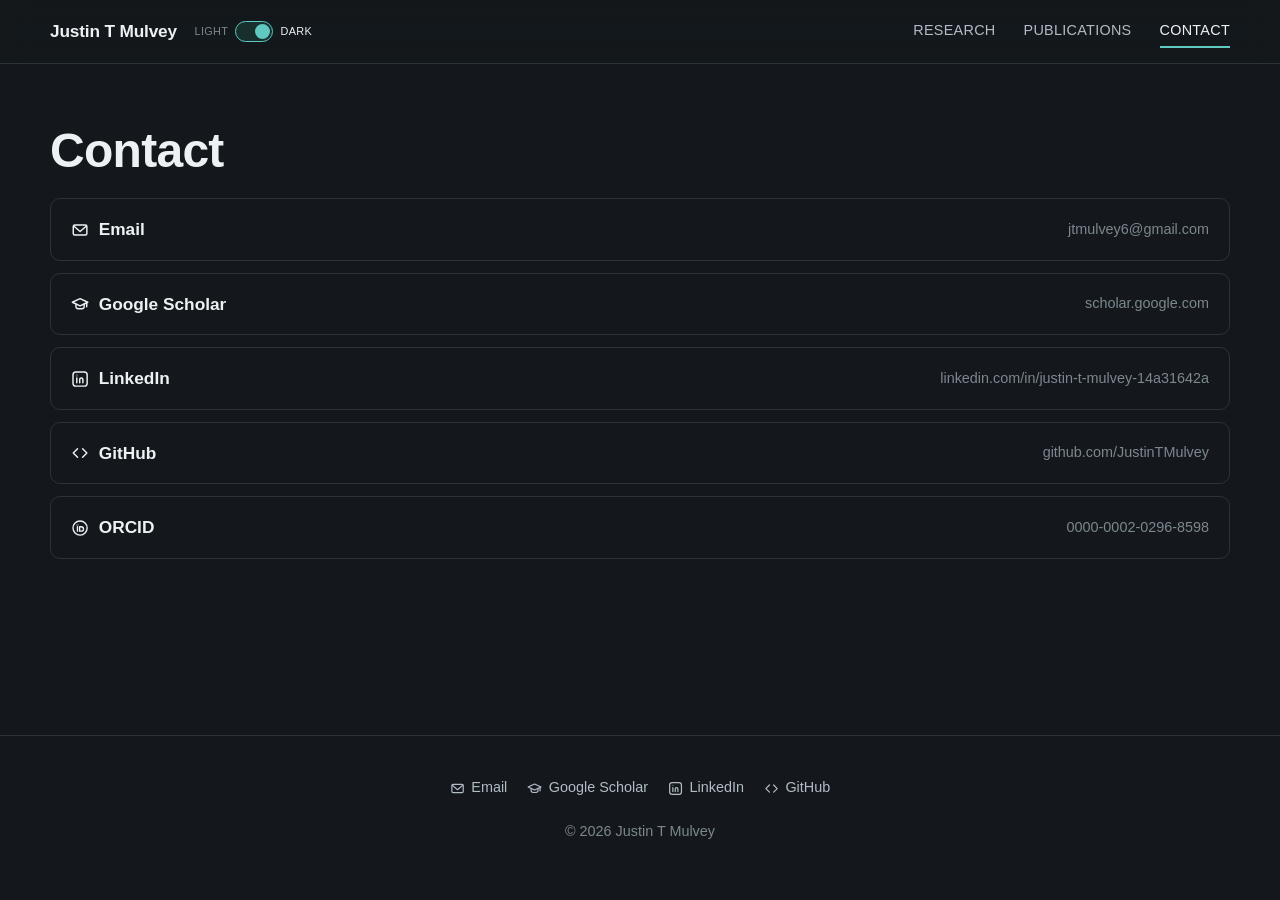
==== contact.html @ dd1f4dfb "Add website files" ====
<!DOCTYPE html>
<html lang="en">
<head>
<meta charset="utf-8">
<meta name="viewport" content="width=device-width, initial-scale=1">
<script>
(function () {
  try {
    var stored = localStorage.getItem('theme');
    var theme = stored || 'dark';
    document.documentElement.setAttribute('data-theme', theme);
  } catch (e) {}
})();
</script>
<title>Contact — Justin T Mulvey</title>
<meta name="description" content="Get in touch with Justin T Mulvey.">
<link rel="icon" href="assets/img/site/favicon.svg" type="image/svg+xml">
<link rel="stylesheet" href="assets/css/base.css">
<link rel="stylesheet" href="assets/css/layout.css">
<link rel="stylesheet" href="assets/css/cards.css">
<link rel="stylesheet" href="assets/css/mobile.css">
<link rel="canonical" href="https://justintmulvey.github.io/contact.html">
<meta property="og:type" content="website">
<meta property="og:site_name" content="Justin T Mulvey">
<meta property="og:url" content="https://justintmulvey.github.io/contact.html">
<meta property="og:title" content="Contact — Justin T Mulvey">
<meta property="og:description" content="Get in touch with Justin T Mulvey.">
<meta property="og:image" content="https://justintmulvey.github.io/assets/img/site/og-image.png">
<meta property="og:image:width" content="1200">
<meta property="og:image:height" content="630">
<meta property="og:image:alt" content="Justin T Mulvey — connecting structure, properties and performance through microscopy, computer vision, and data science.">
<meta name="twitter:card" content="summary_large_image">
<meta name="twitter:title" content="Contact — Justin T Mulvey">
<meta name="twitter:description" content="Get in touch with Justin T Mulvey.">
<meta name="twitter:image" content="https://justintmulvey.github.io/assets/img/site/og-image.png">
</head>
<body>

<a class="skip-link" href="#main">Skip to content</a>

<header class="site-header">
  <div class="wrap site-header__inner">
    <div class="site-header__brand">
      <a class="site-header__name" href="index.html">Justin T Mulvey</a>
      <div class="theme-switch">
        <span class="theme-switch__label theme-switch__label--light">Light</span>
        <button id="theme-toggle" class="theme-toggle" type="button" aria-label="Toggle dark mode" aria-pressed="true">
          <span class="theme-toggle__thumb"></span>
        </button>
        <span class="theme-switch__label theme-switch__label--dark">Dark</span>
      </div>
    </div>
    <nav class="site-nav" aria-label="Main">
      <a href="index.html">Research</a>
      <a href="publications.html">Publications</a>
      <a href="contact.html" aria-current="page">Contact</a>
    </nav>
  </div>
</header>

<main id="main" class="wrap page">
  <h1 class="page__title">Contact</h1>
  <ul id="contact-links" class="contact-links"></ul>
</main>

<footer class="site-footer">
  <div class="wrap">
    <p>&copy; <span id="year"></span> Justin T Mulvey</p>
    <nav class="site-footer__links" id="footer-links" aria-label="Elsewhere"></nav>
  </div>
</footer>

<script src="assets/js/main.js"></script>
<script src="assets/js/theme.js"></script>
</body>
</html>
---- assets/css/base.css ----
/* ------------------------------------------------------------------
   base.css — design tokens, reset, typography
   Change the palette and type scale here; nothing else hardcodes them.
   ------------------------------------------------------------------ */

:root {
  /* palette */
  --ink:        #14181c;   /* body text */
  --ink-soft:   #55606b;   /* secondary text, captions */
  --ink-faint:  #8b96a1;   /* metadata, counters */
  --paper:      #ffffff;   /* page background */
  --paper-alt:  #f5f6f8;   /* card background */
  --line:       #e2e6ea;   /* hairlines, borders */
  --accent:     #1f6f6b;   /* links, active states */
  --accent-dim: #e6f0ef;   /* accent background wash */
  --header-bg:  rgba(255, 255, 255, 0.88);
  --card-border: rgba(0, 0, 0, 0.85);

  /* type */
  --font-sans: "Inter", -apple-system, BlinkMacSystemFont, "Segoe UI",
               Roboto, Helvetica, Arial, sans-serif;
  --font-serif: "Source Serif 4", Georgia, "Times New Roman", serif;

  --step--1: clamp(0.83rem, 0.8rem + 0.15vw, 0.9rem);
  --step-0:  clamp(1rem, 0.96rem + 0.2vw, 1.08rem);
  --step-1:  clamp(1.2rem, 1.1rem + 0.5vw, 1.4rem);
  --step-2:  clamp(1.5rem, 1.3rem + 1vw, 2rem);
  --step-3:  clamp(2rem, 1.6rem + 2vw, 3rem);

  /* space + shape */
  --gap:      1.5rem;
  --radius:   18px;
  --radius-sm: 10px;
  --wrap:     1180px;
  --header-h: 64px;

  --shadow: 0 1px 2px rgba(20, 24, 28, 0.04),
            0 8px 24px rgba(20, 24, 28, 0.06);
}

/* --- dark theme ----------------------------------------------------
   Toggled by assets/js/theme.js, which sets data-theme on <html> and
   mirrors the choice to localStorage. See theme-init snippet in <head>
   for the flash-free load. */
html[data-theme="dark"] {
  --ink:        #eef1f4;
  --ink-soft:   #b2bcc5;
  --ink-faint:  #7c8790;
  --paper:      #14181c;
  --paper-alt:  #1b2126;
  --line:       #2b333a;
  --accent:     #5fc9c2;
  --accent-dim: #17302e;
  --header-bg:  rgba(20, 24, 28, 0.88);
  --card-border: rgba(255, 255, 255, 0.65);

  --shadow: 0 1px 2px rgba(0, 0, 0, 0.3),
            0 8px 24px rgba(0, 0, 0, 0.4);
}

*, *::before, *::after { box-sizing: border-box; }

html {
  scroll-behavior: smooth;
  scroll-padding-top: calc(var(--header-h) + 1rem);
  -webkit-text-size-adjust: 100%;
}

body {
  margin: 0;
  min-height: 100vh;
  display: flex;
  flex-direction: column;
  background: var(--paper);
  color: var(--ink);
  font-family: var(--font-sans);
  font-size: var(--step-0);
  line-height: 1.65;
  -webkit-font-smoothing: antialiased;
  transition: background 0.2s ease, color 0.2s ease;
}

/* pages with little content still push the footer to the bottom of the
   viewport instead of leaving it stranded halfway down */
main { flex: 1 1 auto; }

.icon {
  width: 1.05em;
  height: 1.05em;
  flex: 0 0 auto;
}

h1, h2, h3 {
  line-height: 1.2;
  margin: 0 0 0.5em;
  font-weight: 600;
  letter-spacing: -0.015em;
}

h1 { font-size: var(--step-3); }
h2 { font-size: var(--step-2); }
h3 { font-size: var(--step-1); }

p { margin: 0 0 1em; }
p:last-child { margin-bottom: 0; }

a {
  color: var(--accent);
  text-decoration-thickness: 1px;
  text-underline-offset: 2px;
}
a:hover { text-decoration-thickness: 2px; }

img, video { max-width: 100%; height: auto; display: block; }

code {
  font-family: ui-monospace, SFMono-Regular, Menlo, monospace;
  font-size: 0.9em;
  background: var(--paper-alt);
  padding: 0.1em 0.35em;
  border-radius: 4px;
}

button {
  font: inherit;
  color: inherit;
  cursor: pointer;
}

:focus-visible {
  outline: 2px solid var(--accent);
  outline-offset: 3px;
  border-radius: 3px;
}

.skip-link {
  position: absolute;
  left: -9999px;
  top: 0;
  background: var(--accent);
  color: #fff;
  padding: 0.6rem 1rem;
  z-index: 100;
  border-radius: 0 0 var(--radius-sm) 0;
}
.skip-link:focus { left: 0; }

.visually-hidden {
  position: absolute;
  width: 1px; height: 1px;
  padding: 0; margin: -1px;
  overflow: hidden;
  clip: rect(0 0 0 0);
  white-space: nowrap;
}

@media (prefers-reduced-motion: reduce) {
  html { scroll-behavior: auto; }
  *, *::before, *::after {
    animation-duration: 0.01ms !important;
    transition-duration: 0.01ms !important;
  }
}
---- assets/css/layout.css ----
/* ------------------------------------------------------------------
   layout.css — header, footer, page wrappers, publications, contact
   ------------------------------------------------------------------ */

.wrap {
  width: min(100% - 2.5rem, var(--wrap));
  margin-inline: auto;
}

/* --- header ------------------------------------------------------- */

.site-header {
  position: sticky;
  top: 0;
  z-index: 20;
  height: var(--header-h);
  background: var(--header-bg);
  backdrop-filter: saturate(180%) blur(12px);
  border-bottom: 1px solid var(--line);
  transition: background 0.2s ease, border-color 0.2s ease;
}

.site-header__inner {
  height: 100%;
  display: flex;
  align-items: center;
  justify-content: space-between;
  gap: var(--gap);
}

.site-header__brand {
  display: flex;
  align-items: center;
  gap: 1.1rem;
}

.site-header__name {
  font-weight: 600;
  font-size: var(--step-0);
  letter-spacing: -0.01em;
  color: var(--ink);
  text-decoration: none;
}

/* --- dark mode switch ------------------------------------------- */

.theme-switch {
  display: flex;
  align-items: center;
  gap: 0.45rem;
}

.theme-switch__label {
  font-size: 0.68rem;
  letter-spacing: 0.03em;
  text-transform: uppercase;
  color: var(--ink-faint);
  transition: color 0.2s ease;
}

/* the switch defaults to dark, so "Dark" starts emphasized; :has() flips
   emphasis to whichever side is active without any extra JS */
.theme-switch__label--dark { color: var(--ink); }

.theme-switch:has(.theme-toggle[aria-pressed="false"]) .theme-switch__label--light { color: var(--ink); }
.theme-switch:has(.theme-toggle[aria-pressed="false"]) .theme-switch__label--dark { color: var(--ink-faint); }

.theme-toggle {
  --track-w: 38px;
  --track-h: 21px;
  flex: 0 0 auto;
  width: var(--track-w);
  height: var(--track-h);
  padding: 2px;
  display: inline-flex;
  align-items: center;
  background: var(--paper-alt);
  border: 1px solid var(--line);
  border-radius: 999px;
  transition: background 0.2s ease, border-color 0.2s ease;
}

.theme-toggle__thumb {
  width: calc(var(--track-h) - 6px);
  height: calc(var(--track-h) - 6px);
  border-radius: 50%;
  background: var(--ink-faint);
  transform: translateX(0);
  transition: transform 0.2s ease, background 0.2s ease;
}

.theme-toggle[aria-pressed="true"] {
  background: var(--accent-dim);
  border-color: var(--accent);
}

.theme-toggle[aria-pressed="true"] .theme-toggle__thumb {
  background: var(--accent);
  transform: translateX(calc(var(--track-w) - var(--track-h)));
}

.site-nav {
  display: flex;
  gap: 1.75rem;
}

.site-nav a {
  color: var(--ink-soft);
  text-decoration: none;
  font-size: var(--step--1);
  letter-spacing: 0.02em;
  text-transform: uppercase;
  padding: 0.25rem 0;
  border-bottom: 2px solid transparent;
}

.site-nav a:hover { color: var(--ink); }

.site-nav a[aria-current="page"] {
  color: var(--ink);
  border-bottom-color: var(--accent);
}

/* --- hero --------------------------------------------------------- */

.hero {
  padding: clamp(2.4rem, 6.4vw, 4.8rem) 0 clamp(2rem, 5vw, 3.5rem);
}

.hero__title {
  margin-bottom: 0.3em;
}

.hero__tagline {
  font-family: var(--font-serif);
  font-size: var(--step-1);
  color: var(--ink-soft);
  max-width: 34ch;
  line-height: 1.45;
}

.hero--photo .wrap {
  display: flex;
  flex-direction: column;
  align-items: center;
  text-align: center;
}

.hero__photo {
  width: clamp(140px, 20vw, 200px);
  height: clamp(140px, 20vw, 200px);
  border-radius: 50%;
  object-fit: cover;
  box-shadow: var(--shadow);
  border: 1px solid var(--line);
  margin-bottom: 1.5rem;
}

.hero--photo .hero__tagline {
  max-width: 46ch;
}

/* --- generic inner page ------------------------------------------- */

.page {
  padding: clamp(2rem, 4.8vw, 3.6rem) 0 5rem;
}

.page__title { margin-bottom: 0.4em; }

.page__lead {
  color: var(--ink-soft);
  max-width: 62ch;
  margin-bottom: 2.5rem;
}

/* --- publications: card grid ---------------------------------------- */

.pub-grid {
  display: grid;
  grid-template-columns: repeat(auto-fill, minmax(280px, 1fr));
  gap: var(--gap);
}

.pub-card {
  display: block;
  height: 440px;
  background: var(--paper-alt);
  border: 1px solid var(--card-border);
  border-radius: var(--radius);
  box-shadow: var(--shadow);
  overflow: hidden;
  transition: transform 0.15s ease, box-shadow 0.15s ease, border-color 0.2s ease;
}

.pub-card:has(.pub-card__link:hover) {
  transform: translateY(-2px);
  box-shadow: 0 4px 10px rgba(20, 24, 28, 0.07), 0 14px 28px rgba(20, 24, 28, 0.08);
}

.pub-card__link {
  display: grid;
  grid-template-rows: 2fr 3fr;
  height: 100%;
  color: inherit;
  text-decoration: none;
}

.pub-card__thumb {
  background: #fff;
  display: grid;
  overflow: hidden;
  border-bottom: 1px solid var(--card-border);
  transition: border-color 0.2s ease;
}

.pub-card--placeholder .pub-card__thumb {
  background: var(--paper-alt);
}

.pub-card__thumb img {
  grid-area: 1 / 1;
  width: 100%;
  height: 100%;
  object-fit: contain;
  background: inherit;
}

.pub-card--placeholder .pub-card__thumb img {
  object-fit: none;
  width: auto;
  height: auto;
  margin: auto;
  opacity: 0.85;
}

.pub-card__body {
  display: flex;
  flex-direction: column;
  min-height: 0;
  overflow: hidden;
  padding: 1.1rem 1.25rem 1.3rem;
}

.pub-card__tags {
  display: flex;
  flex-wrap: wrap;
  gap: 0.4rem;
  margin-bottom: 0.5rem;
}

.pub-card__tag {
  display: inline-block;
  font-size: 0.7rem;
  letter-spacing: 0.06em;
  text-transform: uppercase;
  background: var(--accent-dim);
  color: var(--accent);
  border-radius: 999px;
  padding: 0.15rem 0.6rem;
}

.pub-card__title {
  font-size: var(--step-0);
  font-weight: 600;
  line-height: 1.35;
  margin: 0 0 0.35em;
  color: var(--ink);
  display: -webkit-box;
  -webkit-box-orient: vertical;
  -webkit-line-clamp: 4;
  overflow: hidden;
}

.pub-card__link:hover .pub-card__title { color: var(--accent); }

.pub-card__authors {
  font-size: var(--step--1);
  line-height: 1.4;
  color: var(--ink-faint);
  margin: 0 0 0.5em;
  display: -webkit-box;
  -webkit-box-orient: vertical;
  -webkit-line-clamp: 5;
  overflow: hidden;
  text-align: justify;
  text-justify: inter-word;
}

.pub-card__authors strong {
  color: var(--ink-soft);
  font-weight: 700;
}

.pub-card__meta {
  font-size: var(--step--1);
  color: var(--ink-faint);
  margin: auto 0 0;
}

.pub-more {
  display: block;
  margin: 1.75rem auto 0;
  padding: 0.7rem 1.6rem;
  background: transparent;
  color: var(--ink-soft);
  border: 1px solid var(--line);
  border-radius: 999px;
  font-size: var(--step--1);
  letter-spacing: 0.04em;
  text-transform: uppercase;
  transition: border-color 0.15s, color 0.15s, background 0.15s;
}

.pub-more:hover {
  color: var(--accent);
  border-color: var(--accent);
  background: var(--accent-dim);
}

/* --- CV-style dense publication list -------------------------------- */

.cv-pubs {
  margin-top: 3.5rem;
  padding-top: 2.5rem;
  border-top: 1px solid var(--line);
}

.cv-pubs__title {
  font-size: var(--step-2);
  margin-bottom: 0.6em;
}

.cv-pubs__subhead {
  font-size: var(--step--1);
  text-transform: uppercase;
  letter-spacing: 0.08em;
  color: var(--ink-soft);
  margin: 1.75rem 0 0.5rem;
}

.cv-pubs__list {
  margin: 0;
  padding-left: 1.6rem;
  font-size: var(--step-0);
  line-height: 1.45;
  color: var(--ink-soft);
  text-align: justify;
  text-justify: inter-word;
}

.cv-pubs__list li {
  margin-bottom: 0.55rem;
  padding-left: 0.15rem;
}

.cv-pubs__list li::marker {
  color: var(--ink-faint);
  font-variant-numeric: tabular-nums;
}

.cv-pubs__list strong {
  color: var(--ink);
  font-weight: 700;
}

.cv-pubs__list em {
  font-style: italic;
  color: var(--ink-faint);
}

.cv-pubs__list em.cv-pubs__journal {
  color: var(--ink);
}

.cv-pubs__list a {
  color: var(--accent);
  word-break: break-all;
}

.cv-pubs__list--bullet {
  list-style: disc;
}

/* --- contact ------------------------------------------------------- */

.contact-links {
  list-style: none;
  padding: 0;
  margin: 0;
  display: grid;
  gap: 0.75rem;
}

/* grid items default to min-width: auto, which lets the nowrap URL inside
   push the row wider than the page. */
.contact-links li { min-width: 0; }

.contact-links a {
  display: flex;
  align-items: center;
  justify-content: space-between;
  gap: 1rem;
  padding: 1rem 1.25rem;
  border: 1px solid var(--line);
  border-radius: var(--radius-sm);
  text-decoration: none;
  color: var(--ink);
  transition: border-color 0.15s, background 0.15s;
}

.contact-links a:hover {
  border-color: var(--accent);
  background: var(--accent-dim);
}

.contact-links .label {
  font-weight: 600;
  flex: 0 0 auto;
  white-space: nowrap;
  display: inline-flex;
  align-items: center;
  gap: 0.6rem;
}

.contact-links .value {
  color: var(--ink-faint);
  font-size: var(--step--1);
  flex: 1 1 auto;
  min-width: 0;
  text-align: right;
  white-space: nowrap;
  overflow: hidden;
  text-overflow: ellipsis;
}

/* --- footer -------------------------------------------------------- */

.site-footer {
  border-top: 1px solid var(--line);
  padding: 2.5rem 0 3.5rem;
  margin-top: 4rem;
  font-size: var(--step--1);
  color: var(--ink-faint);
}

/* links row on top, copyright centered beneath it. The copyright comes
   first in the markup (it reads better that way for screen readers and
   with CSS off), so order flips the two visually. */
.site-footer .wrap {
  display: flex;
  flex-direction: column;
  align-items: center;
  gap: 1.25rem;
  text-align: center;
}

.site-footer .wrap > p {
  order: 2;
  margin: 0;
}

.site-footer__links {
  order: 1;
  display: flex;
  gap: 1.25rem;
  flex-wrap: wrap;
  justify-content: center;
}

.site-footer__links a {
  display: inline-flex;
  align-items: center;
  gap: 0.4rem;
  color: var(--ink-soft);
  text-decoration: none;
}
.site-footer__links a:hover { color: var(--accent); }
---- assets/css/cards.css ----
/* ------------------------------------------------------------------
   cards.css — research card + gallery, desktop layout
   Mobile overrides live in mobile.css.
   ------------------------------------------------------------------ */

.cards {
  display: grid;
  gap: clamp(2rem, 4vw, 3.5rem);
  padding-bottom: 4rem;
}

.cards__loading {
  color: var(--ink-faint);
  padding: 3rem 0;
}

.card {
  background: var(--paper-alt);
  border: 1px solid var(--line);
  border-radius: var(--radius);
  box-shadow: var(--shadow);
  overflow: hidden;
  display: grid;
  grid-template-columns: minmax(0, 5fr) minmax(0, 7fr);
  align-items: stretch;
}

/* ---- left column: text ------------------------------------------- */

.card__text {
  padding: clamp(1.75rem, 3vw, 2.75rem);
  display: flex;
  flex-direction: column;
  gap: 1rem;
}

.card__title {
  font-size: calc(var(--step-2) * 1.05);
  margin: 0;
  padding-bottom: 1rem;
  border-bottom: 1px solid var(--line);
}

/* the part that swaps as you click through slides — sits directly under
   the title's rule now that the card description is gone. Flex column so
   .card__slide-credits can be pinned to the bottom via margin-top: auto,
   regardless of how long the description above it runs. */
.card__slide-text {
  min-height: 7.5rem;
  flex: 1 1 auto;
  display: flex;
  flex-direction: column;
  transition: opacity 0.22s ease;
}

.card__slide-text.is-swapping { opacity: 0; }

.card__slide-title {
  /* smaller than a section heading — slide titles can run as long as a full
     paper title, so keep this compact rather than growing the card. */
  font-size: calc(var(--step-0) * 1.05);
  line-height: 1.35;
  font-weight: 600;
  margin: 0 0 0.35rem;
}

.card__slide-journal {
  font-size: 0.819rem;
  font-style: italic;
  color: var(--accent);
  margin: 0 0 0.5rem;
  display: block;
  text-decoration: none;
}

.card__slide-journal:hover { text-decoration: underline; }

.card__slide-desc {
  color: var(--ink-soft);
  font-size: 0.8925rem;
  line-height: 1.55;
}

/* extra front-matter fields (e.g. data / analysis credits) — always sits
   at the bottom of the card, flush against the media pane's bottom edge,
   no matter how short the description above it is. */
.card__slide-credits {
  margin-top: auto;
  padding-top: 0.6rem;
  border-top: 1px solid var(--line);
  display: flex;
  flex-direction: column;
  gap: 0.2rem;
}

.card__slide-credit {
  display: flex;
  gap: 0.35rem;
  font-size: 0.819rem;
  line-height: 1.4;
}

.card__slide-credit dt {
  margin: 0;
  font-weight: 600;
  color: var(--ink-soft);
}

.card__slide-credit dd {
  margin: 0;
  color: var(--ink-faint);
}

/* ---- right column: media ------------------------------------------ */

.card__media {
  position: relative;
  background: #000;
  display: grid;
  aspect-ratio: 4 / 3;
  min-height: 360px;
  max-height: 620px;
  /* inset on all sides so the media pane reads as its own rounded tile —
     left edge rounded to match the right, not just clipped by the card. */
  margin: 1.25rem;
  border-radius: var(--radius);
  overflow: hidden;
}

.card__slides {
  position: relative;
  grid-area: 1 / 1;
  overflow: hidden;
}

.card__slide {
  position: absolute;
  inset: 0;
  opacity: 0;
  visibility: hidden;
  transition: opacity 0.3s ease;
}

.card__slide.is-active {
  opacity: 1;
  visibility: visible;
}

.card__slide img,
.card__slide video {
  width: 100%;
  height: 100%;
  /* contain, not cover: never stretch or crop the source. Any leftover
     space letterboxes/pillarboxes against the black .card__media backdrop. */
  object-fit: contain;
  background: #000;
}

/* ---- click-through affordance -------------------------------------- */

/* prev/next: fixed to the media pane's edges, vertically centered */
.card__arrow {
  position: absolute;
  top: 50%;
  transform: translateY(-50%);
  z-index: 4;
  width: 40px;
  height: 40px;
  border-radius: 50%;
  border: 1px solid rgba(255, 255, 255, 0.35);
  background: rgba(0, 0, 0, 0.4);
  color: #fff;
  backdrop-filter: blur(6px);
  display: grid;
  place-items: center;
  transition: background 0.15s, transform 0.15s;
}

.card__arrow--prev { left: 0.85rem; }
.card__arrow--next { right: 0.85rem; }

.card__arrow:hover:not(:disabled) {
  background: rgba(0, 0, 0, 0.6);
  transform: translateY(-50%) scale(1.08);
}

.card__arrow:disabled { opacity: 0.3; cursor: default; }

/* dots: centered at the bottom, no full-width gradient behind them */
.card__controls {
  grid-area: 1 / 1;
  align-self: end;
  z-index: 3;
  display: flex;
  justify-content: center;
  padding: 1rem;
  pointer-events: none;
}

.card__controls > * { pointer-events: auto; }

.card__dots {
  display: flex;
  gap: 0.5rem;
  background: rgba(0, 0, 0, 0.4);
  padding: 0.45rem 0.6rem;
  border-radius: 999px;
  backdrop-filter: blur(6px);
}

.card__dot {
  width: 9px;
  height: 9px;
  padding: 0;
  border: 0;
  border-radius: 50%;
  background: rgba(255, 255, 255, 0.4);
  transition: background 0.15s, transform 0.15s;
}

.card__dot:hover { background: rgba(255, 255, 255, 0.7); }

.card__dot.is-active {
  background: #fff;
  transform: scale(1.35);
}

/* a nudge on the first card so the interaction is unmistakable */
.card__hint {
  position: absolute;
  top: 1rem;
  right: 1rem;
  z-index: 3;
  font-size: var(--step--1);
  color: #fff;
  background: rgba(0, 0, 0, 0.6);
  border-radius: 999px;
  padding: 0.3rem 0.85rem;
  backdrop-filter: blur(6px);
  animation: hint-pulse 2.4s ease-in-out 3;
  transition: opacity 0.4s;
}

.card__hint.is-hidden { opacity: 0; pointer-events: none; }

.hint--touch { display: none; }

@keyframes hint-pulse {
  0%, 100% { transform: translateY(0);    opacity: 0.85; }
  50%      { transform: translateY(-3px); opacity: 1; }
}

/* the whole media pane advances on click */
.card__media { cursor: pointer; }
.card__media:has(.card__arrow:hover) { cursor: default; }

/* empty-state placeholder while a folder has no media yet */
.card__placeholder {
  grid-area: 1 / 1;
  display: grid;
  place-items: center;
  color: rgba(255, 255, 255, 0.45);
  font-size: var(--step--1);
  text-align: center;
  padding: 2rem;
}
---- assets/css/mobile.css ----
/* ------------------------------------------------------------------
   mobile.css — narrow-viewport overrides. Loaded last so it wins.
   Desktop: two columns, click arrows, text swaps beside the media.
   Mobile:  stacked, swipe the media, text sits underneath.
   ------------------------------------------------------------------ */

@media (max-width: 860px) {

  :root { --header-h: 56px; }

  .site-header__inner { gap: 0.75rem; }

  .site-header__name {
    font-size: 0.95rem;
    white-space: nowrap;
  }

  .site-header__brand { gap: 0.5rem; }

  /* keep just the switch itself — "Light"/"Dark" text is the first thing
     to go when the header is tight, same as the nav labels shrinking below */
  .theme-switch__label { display: none; }

  .site-nav { gap: 0.85rem; }

  .site-nav a {
    font-size: 0.7rem;
    letter-spacing: 0.02em;
    white-space: nowrap;
  }

  .hero__tagline { max-width: none; }

  /* --- stacked card ---
     Order on mobile is title → media → slide text. The title lives inside
     .card__text in the markup (that's what makes the desktop two-column
     layout work), so the wrapper is dissolved with display: contents and its
     two children become direct grid items that can be ordered around the
     media pane. Padding moves onto the children, since a contents box
     paints nothing itself. */

  .card {
    grid-template-columns: 1fr;
    border-radius: var(--radius-sm);
  }

  .card__text { display: contents; }

  .card__title {
    order: 1;
    font-size: calc(var(--step-1) * 1.05);
    padding: 1.25rem 1.15rem 0.9rem;
    margin: 0;
    border-bottom: 0;
  }

  /* Edge-to-edge, but rounded on all four corners so the media reads as its
     own closed block sitting between the title and the slide text, rather
     than a band running into the card's edges. */
  .card__media  {
    order: 2;
    min-height: 0;
    max-height: none;
    aspect-ratio: 4 / 3;
    margin: 0;
    border-radius: var(--radius-sm);
  }

  /* Bottom padding is 0.15rem short of the title's 1.25rem top padding on
     purpose: the credits run at line-height 1.4 against the title's 1.2, so
     that much empty leading already sits below the last baseline. Trimming
     it makes the two gaps read as equal even though the numbers differ. */
  .card__slide-text {
    order: 3;
    min-height: 0;
    padding: 1.25rem 1.15rem 1.1rem;
    margin-top: 0;
  }

  /* the credits list is a <dl>, which carries a 1em bottom margin from the
     UA stylesheet — that was adding an invisible extra line of space below
     "Analysis:" and throwing the two gaps out of balance */
  .card__slide-credits { margin-bottom: 0; }

  /* --- swipeable strip instead of stacked absolute slides --- */

  .card__slides {
    position: static;
    display: flex;
    overflow-x: auto;
    scroll-snap-type: x mandatory;
    scroll-behavior: smooth;
    -webkit-overflow-scrolling: touch;
    scrollbar-width: none;
    /* one slide fills the frame — no peek of the neighbouring slide */
    padding-right: 0;
  }

  .card__slides::-webkit-scrollbar { display: none; }

  .card__slide {
    position: static;
    flex: 0 0 100%;
    opacity: 1;
    visibility: visible;
    scroll-snap-align: start;
    /* without a visible peek there's no partial slide to brake against, so
       pin each swipe to exactly one slide */
    scroll-snap-stop: always;
    transition: none;
  }

  /* arrows are for pointers; on touch the dots + peek carry the message */
  .card__arrow { display: none; }

  .card__controls {
    padding: 0.75rem;
    gap: 0.5rem;
  }

  .card__dot { width: 8px; height: 8px; }

  .card__hint { top: 0.65rem; right: 0.65rem; font-size: 0.75rem; }
  .hint--pointer { display: none; }
  .hint--touch   { display: inline; }

  /* --- other pages --- */

  /* two publication cards per row instead of one. The 280px minimum in the
     desktop auto-fill grid would force a single column at phone widths, so
     the track count is fixed here and the card shrunk to suit. */
  .pub-grid {
    grid-template-columns: repeat(2, minmax(0, 1fr));
    gap: 0.85rem;
  }

  .pub-card { height: 375px; }

  .pub-card__link { grid-template-rows: 4fr 7fr; }

  .pub-card__body { padding: 0.7rem 0.75rem 0.85rem; }

  /* clamps are tighter than desktop's: at half width every line holds far
     fewer words, and the tag row + journal line still have to fit under
     the title without the body clipping. */
  .pub-card__title {
    font-size: 0.8rem;
    line-height: 1.3;
    -webkit-line-clamp: 4;
  }

  .pub-card__authors {
    font-size: 0.7rem;
    line-height: 1.35;
    -webkit-line-clamp: 4;
  }

  .pub-card__meta { font-size: 0.7rem; }

  .pub-card__tag {
    font-size: 0.6rem;
    padding: 0.1rem 0.45rem;
  }

  .site-footer__links { gap: 0.9rem 1.1rem; }

  /* --- contact ---
     Desktop puts the label and the URL on one line, label left, URL right.
     At phone width the URL can't fit beside the label, and because it is
     nowrap it was widening the row past the viewport and giving the whole
     page a horizontal scroll. Stacking the two solves the overflow and
     leaves the URL readable instead of ellipsised down to nothing. */

  .contact-links { gap: 0.6rem; }

  .contact-links a {
    flex-direction: column;
    align-items: stretch;
    gap: 0.2rem;
    padding: 0.85rem 1rem 0.95rem;
    min-height: 3.25rem;
  }

  .contact-links .value {
    text-align: left;
    white-space: normal;
    overflow: visible;
    text-overflow: clip;
    /* long slugs (LinkedIn) break mid-token rather than overflowing */
    overflow-wrap: anywhere;
    font-size: 0.78rem;
    line-height: 1.4;
    /* line the URL up under the label text, past the icon */
    padding-left: 1.65rem;
  }
}

/* very narrow phones */
@media (max-width: 420px) {
  .wrap { width: min(100% - 1.5rem, var(--wrap)); }
  .card__media { aspect-ratio: 1 / 1; }

  .site-header__inner { gap: 0.4rem; }
  .site-header__brand { gap: 0.4rem; }
  .site-nav { gap: 0.6rem; }
  .site-nav a { font-size: 0.64rem; }
}

/* coarse pointers of any width: never rely on hover */
@media (hover: none) {
  .card__hint { animation-iteration-count: 4; }
}
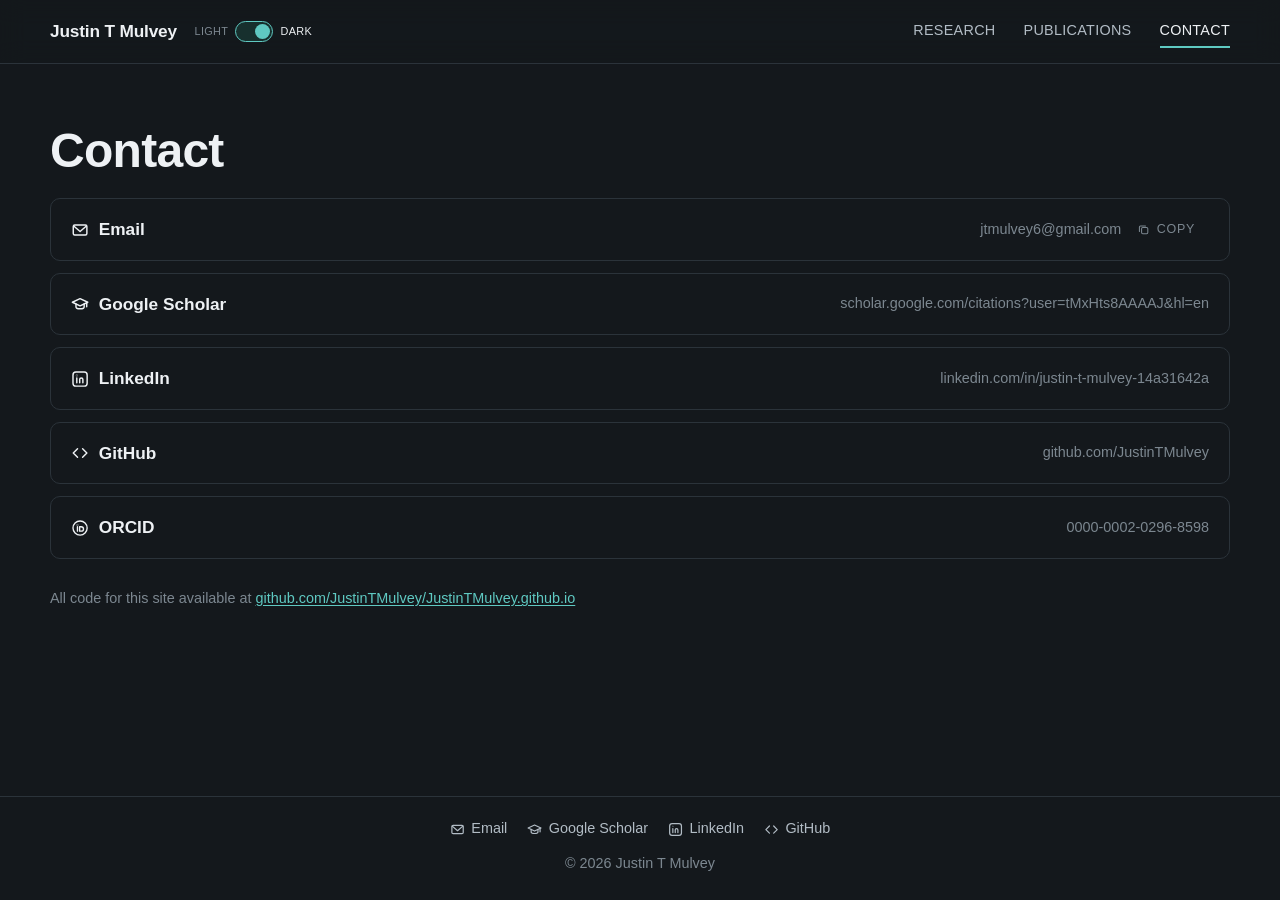
==== commit d64a9a46: "Fixed bugs on publications page on mobile" ====
--- a/contact.html
+++ b/contact.html
@@ -61,6 +61,7 @@
 <main id="main" class="wrap page">
   <h1 class="page__title">Contact</h1>
   <ul id="contact-links" class="contact-links"></ul>
+  <p id="repo-note" class="contact-note" hidden></p>
 </main>
 
 <footer class="site-footer">
--- a/assets/css/layout.css
+++ b/assets/css/layout.css
@@ -162,8 +162,11 @@
 
 /* --- generic inner page ------------------------------------------- */
 
+/* Bottom padding halved (5rem -> 2.5rem). Together with the footer's halved
+   top margin this cuts the run-out from the last button to the footer rule
+   from 9rem to 4.5rem. mobile.css overrides this below 860px. */
 .page {
-  padding: clamp(2rem, 4.8vw, 3.6rem) 0 5rem;
+  padding: clamp(2rem, 4.8vw, 3.6rem) 0 2.5rem;
 }
 
 .page__title { margin-bottom: 0.4em; }
@@ -198,6 +201,7 @@
   box-shadow: 0 4px 10px rgba(20, 24, 28, 0.07), 0 14px 28px rgba(20, 24, 28, 0.08);
 }
 
+/* 40 / 60, image over text, on every screen size. Nothing overrides this. */
 .pub-card__link {
   display: grid;
   grid-template-rows: 2fr 3fr;
@@ -207,6 +211,7 @@
 }
 
 .pub-card__thumb {
+  position: relative;
   background: #fff;
   display: grid;
   overflow: hidden;
@@ -218,19 +223,35 @@
   background: var(--paper-alt);
 }
 
+/* Which edges a figure locks to depends on the figure's own proportions, not
+   on the frame's: wider than 2.2:1 locks left and right, anything squarer
+   locks top and bottom. render-publications.js adds .is-wide once the image
+   reports its dimensions; the default below is the top-and-bottom case.
+
+   Absolutely positioned rather than laid out in the grid — as a grid item the
+   figure sizes the implicit row, which makes its own percentage height
+   circular and silently falls back to natural pixel size. */
 .pub-card__thumb img {
-  grid-area: 1 / 1;
+  position: absolute;
+  top: 50%;
+  left: 50%;
+  transform: translate(-50%, -50%);
+  max-width: none;
+  height: 100%;
+  width: auto;
+  background: inherit;
+}
+
+.pub-card__thumb img.is-wide {
   width: 100%;
-  height: 100%;
-  object-fit: contain;
-  background: inherit;
-}
-
+  height: auto;
+}
+
+/* the "figure not added yet" graphic is a fixed-size mark, not a figure —
+   centred at natural size, neither locked nor scaled */
 .pub-card--placeholder .pub-card__thumb img {
-  object-fit: none;
   width: auto;
   height: auto;
-  margin: auto;
   opacity: 0.85;
 }
 
@@ -283,8 +304,6 @@
   -webkit-box-orient: vertical;
   -webkit-line-clamp: 5;
   overflow: hidden;
-  text-align: justify;
-  text-justify: inter-word;
 }
 
 .pub-card__authors strong {
@@ -320,9 +339,12 @@
 
 /* --- CV-style dense publication list -------------------------------- */
 
+/* Both halves of the run-up from the "Show N more" button to the full list
+   are halved (3.5 -> 1.75 above the rule, 2.5 -> 1.25 below it), so the rule
+   stays proportionally placed in a gap that is now 3rem instead of 6rem. */
 .cv-pubs {
-  margin-top: 3.5rem;
-  padding-top: 2.5rem;
+  margin-top: 1.75rem;
+  padding-top: 1.25rem;
   border-top: 1px solid var(--line);
 }
 
@@ -434,12 +456,69 @@
   text-overflow: ellipsis;
 }
 
+/* Source-code line under the contact list. Deliberately quiet — it is a
+   footnote to the page, not a sixth link in the stack. */
+.contact-note {
+  margin: 1.75rem 0 0;
+  font-size: var(--step--1);
+  color: var(--ink-faint);
+}
+
+.contact-note a { overflow-wrap: anywhere; }
+
+/* --- click-to-copy affordance (email row) ---------------------------
+   The email row copies instead of navigating, so it needs to say so on
+   its face — an unlabelled link that doesn't go anywhere reads as broken.
+
+   Idle and confirmed states are stacked in the same grid cell rather than
+   swapped with display:none, so the control is always as wide as its
+   widest state and the row doesn't twitch when the label changes. */
+
+.copy-affordance {
+  flex: 0 0 auto;
+  display: inline-flex;
+  align-items: center;
+  gap: 0.4rem;
+  color: var(--ink-faint);
+  font-size: var(--step--2, 0.78rem);
+  text-transform: uppercase;
+  letter-spacing: 0.06em;
+  transition: color 0.15s;
+}
+
+.copy-affordance__icon,
+.copy-affordance__text { display: grid; }
+
+.copy-affordance__icon > *,
+.copy-affordance__text > * {
+  grid-area: 1 / 1;
+  transition: opacity 0.15s;
+}
+
+.copy-affordance__icon > :nth-child(2),
+.copy-affordance__done { opacity: 0; }
+
+.contact-links a:hover .copy-affordance { color: var(--accent); }
+
+/* confirmed state: icon flips to a check, label to "Copied", both in the
+   accent colour. main.js clears the class after two seconds. */
+.contact-links__copy.is-copied .copy-affordance { color: var(--accent); }
+.contact-links__copy.is-copied .copy-affordance__icon > :nth-child(1) { opacity: 0; }
+.contact-links__copy.is-copied .copy-affordance__icon > :nth-child(2) { opacity: 1; }
+.contact-links__copy.is-copied .copy-affordance__idle { opacity: 0; }
+.contact-links__copy.is-copied .copy-affordance__done { opacity: 1; }
+
 /* --- footer -------------------------------------------------------- */
 
+/* Was 2.5rem/3.5rem of padding around a 1.25rem-gapped stack — roughly a
+   200px band of empty page. Tightened to a compact strip; the asymmetric
+   padding (a little more below than above) keeps it from looking like the
+   copyright is falling off the bottom edge. margin-top halved with .page's
+   bottom padding, see the note there. */
 .site-footer {
   border-top: 1px solid var(--line);
-  padding: 2.5rem 0 3.5rem;
-  margin-top: 4rem;
+  padding: 1.25rem 0 1.5rem;
+  margin-top: 2rem;
   font-size: var(--step--1);
   color: var(--ink-faint);
 }
@@ -451,7 +530,7 @@
   display: flex;
   flex-direction: column;
   align-items: center;
-  gap: 1.25rem;
+  gap: 0.7rem;
   text-align: center;
 }
 
--- a/assets/css/cards.css
+++ b/assets/css/cards.css
@@ -12,6 +12,52 @@
 .cards__loading {
   color: var(--ink-faint);
   padding: 3rem 0;
+  display: flex;
+  align-items: center;
+  justify-content: center;
+  gap: 0.75rem;
+  text-align: center;
+}
+
+/* Loading wheel — shown only after a one-second wait, see render-cards.js.
+   A ring with one quadrant in the accent colour: the incomplete arc is what
+   makes the rotation legible, a fully coloured ring would look static. */
+.spinner {
+  width: 30px;
+  height: 30px;
+  flex: 0 0 auto;
+  border: 2px solid var(--line);
+  border-top-color: var(--accent);
+  border-radius: 50%;
+  animation: spinner-rotate 0.8s linear infinite;
+}
+
+@keyframes spinner-rotate { to { transform: rotate(360deg); } }
+
+/* The wheel carries the meaning visually; screen readers get the words via
+   the #cards live region instead of a silently spinning box. */
+.cards__loading-text {
+  position: absolute;
+  width: 1px; height: 1px;
+  padding: 0; margin: -1px;
+  overflow: hidden;
+  clip: rect(0 0 0 0);
+  white-space: nowrap;
+}
+
+/* base.css clamps every animation to 0.01ms under reduced motion, which
+   would leave the wheel juddering in place rather than spinning. Drop the
+   wheel entirely for those users and show the words instead. */
+@media (prefers-reduced-motion: reduce) {
+  .spinner { display: none; }
+
+  .cards__loading-text {
+    position: static;
+    width: auto; height: auto;
+    margin: 0;
+    overflow: visible;
+    clip: auto;
+  }
 }
 
 .card {
--- a/assets/css/mobile.css
+++ b/assets/css/mobile.css
@@ -17,8 +17,10 @@
 
   .site-header__brand { gap: 0.5rem; }
 
-  /* keep just the switch itself — "Light"/"Dark" text is the first thing
-     to go when the header is tight, same as the nav labels shrinking below */
+  /* 560–860px the header is still a single row, and there the "Light"/"Dark"
+     text is the first thing to go when space runs short — same as the nav
+     labels shrinking below. The 560px block re-instates them, because once
+     the nav drops to its own row the brand row has width to spare. */
   .theme-switch__label { display: none; }
 
   .site-nav { gap: 0.85rem; }
@@ -134,9 +136,15 @@
     gap: 0.85rem;
   }
 
-  .pub-card { height: 375px; }
-
-  .pub-card__link { grid-template-rows: 4fr 7fr; }
+  /* 33 / 67 here rather than desktop's 40 / 60. A half-width card needs a
+     tall text body for a four-line title and four-line author list, and at
+     40% the image frame came out nearly square (1.04:1) against figures
+     that average 1.94:1 — so every one of them kept a bar. Giving the text
+     two thirds lets the card be shorter overall, which makes the frame
+     proportionally wider and much closer to the figures' own shape. */
+  .pub-card { height: 350px; }
+
+  .pub-card__link { grid-template-rows: 1fr 2fr; }
 
   .pub-card__body { padding: 0.7rem 0.75rem 0.85rem; }
 
@@ -162,7 +170,43 @@
     padding: 0.1rem 0.45rem;
   }
 
-  .site-footer__links { gap: 0.9rem 1.1rem; }
+  /* On a pointer the button announces itself on hover. Touch has no hover,
+     so it sat permanently in its resting grey and read as decoration —
+     wear the accent state all the time instead. */
+  .pub-more {
+    color: var(--accent);
+    border-color: var(--accent);
+    background: var(--accent-dim);
+  }
+
+  /* tighten the run-up to the full list so the button reads as belonging to
+     the grid above it rather than floating between the two sections.
+     3.5rem -> 2.625rem (a quarter off) -> 2.1rem (a further fifth). */
+  .cv-pubs { margin-top: 2.1rem; }
+
+  /* The run-out to the footer rule was 144px on phones — 80px of page
+     padding plus 64px of footer margin, both sized for a wide screen. It
+     now matches the gap above the full list (2.1rem, see .cv-pubs), so the
+     two buttons sit the same distance from the rule beneath them.
+
+     Kept as a single number by zeroing the footer margin: one value to tune
+     rather than two that have to be added together. */
+  .page { padding-bottom: 2.1rem; }
+
+  .site-footer { margin-top: 0; }
+
+  /* Bring the footer down to roughly the header's height. Most of the old
+     197px was padding sized for desktop; the rest was the links wrapping to
+     a second line, so the type and gaps are tightened just enough to keep
+     all four on one row. */
+  .site-footer {
+    padding: 1.15rem 0;
+    font-size: 0.78rem;
+  }
+
+  .site-footer .wrap { gap: 0.55rem; }
+
+  .site-footer__links { gap: 0.8rem; }
 
   /* --- contact ---
      Desktop puts the label and the URL on one line, label left, URL right.
@@ -193,6 +237,23 @@
     /* line the URL up under the label text, past the icon */
     padding-left: 1.65rem;
   }
+
+  /* The stacked row would push the copy control onto a third line of its
+     own. Float it against the right edge instead, vertically centred over
+     both lines, with room reserved on the address so the two never meet. */
+  .contact-links__copy { position: relative; }
+
+  .contact-links__copy .value { padding-right: 5.25rem; }
+
+  .contact-links__copy .copy-affordance {
+    position: absolute;
+    right: 1rem;
+    top: 50%;
+    transform: translateY(-50%);
+    /* no hover on touch, so it wears the accent permanently — same reason
+       .pub-more does above */
+    color: var(--accent);
+  }
 }
 
 /* very narrow phones */
@@ -200,10 +261,85 @@
   .wrap { width: min(100% - 1.5rem, var(--wrap)); }
   .card__media { aspect-ratio: 1 / 1; }
 
-  .site-header__inner { gap: 0.4rem; }
-  .site-header__brand { gap: 0.4rem; }
-  .site-nav { gap: 0.6rem; }
-  .site-nav a { font-size: 0.64rem; }
+  /* four footer links still wrap to a second line below ~360px, which puts
+     the footer back over the header's height — a little tighter keeps them
+     on one row down to 320 */
+  .site-footer { font-size: 0.72rem; }
+  .site-footer__links { gap: 0.6rem; }
+  .site-footer__links a { gap: 0.28rem; }
+}
+
+/* ------------------------------------------------------------------
+   Phone header: two rows.
+
+   On one row the brand, the theme switch and three nav links need about
+   367px, but the page keeps a 20px margin each side — so below roughly
+   385px the nav ran off the right edge (4px over at 375, 19px at 360,
+   59px at 320). Shrinking the type to fit had already pushed the links
+   to ~10px tall, well under the ~44px a fingertip needs.
+
+   Giving the nav its own row fixes both: nothing clips, the labels go
+   back to a readable size, and each link becomes a 45px target spanning
+   a third of the screen. Costs 32px of sticky header.
+   ------------------------------------------------------------------ */
+@media (max-width: 560px) {
+
+  :root { --header-h: 88px; }
+
+  .site-header__inner {
+    flex-direction: column;
+    justify-content: center;
+    gap: 0.15rem;
+    padding: 0.3rem 0;
+  }
+
+  .site-header__brand {
+    width: 100%;
+    justify-content: space-between;
+  }
+
+  .site-header__name { font-size: 1.02rem; }
+
+  /* Stacked header: the nav has moved to its own row, so the brand row is
+     just the name and the switch with a wide gap between them. Bring the
+     "Light"/"Dark" text back — a bare toggle gives no clue which end is
+     which, and there is room for it here. Smaller than desktop's 0.68rem
+     so it reads as a caption on the switch rather than a third nav item. */
+  .theme-switch__label {
+    display: inline;
+    font-size: 0.58rem;
+  }
+
+  .theme-switch { gap: 0.35rem; }
+
+  /* a slightly larger track, plus an invisible cushion around the button.
+     The cushion is deliberately lopsided: extending it downward would hang
+     over the nav row and swallow taps meant for CONTACT, and extending it
+     right would poke past the page margin. So it grows up and left. */
+  .theme-toggle {
+    position: relative;
+    --track-w: 44px;
+    --track-h: 24px;
+  }
+
+  .theme-toggle::after {
+    content: "";
+    position: absolute;
+    inset: -10px 0 -4px -12px;
+  }
+
+  .site-nav {
+    width: 100%;
+    gap: 0;
+    justify-content: space-between;
+  }
+
+  .site-nav a {
+    flex: 1 1 0;
+    text-align: center;
+    font-size: 0.78rem;
+    padding: 0.7rem 0.2rem;
+  }
 }
 
 /* coarse pointers of any width: never rely on hover */
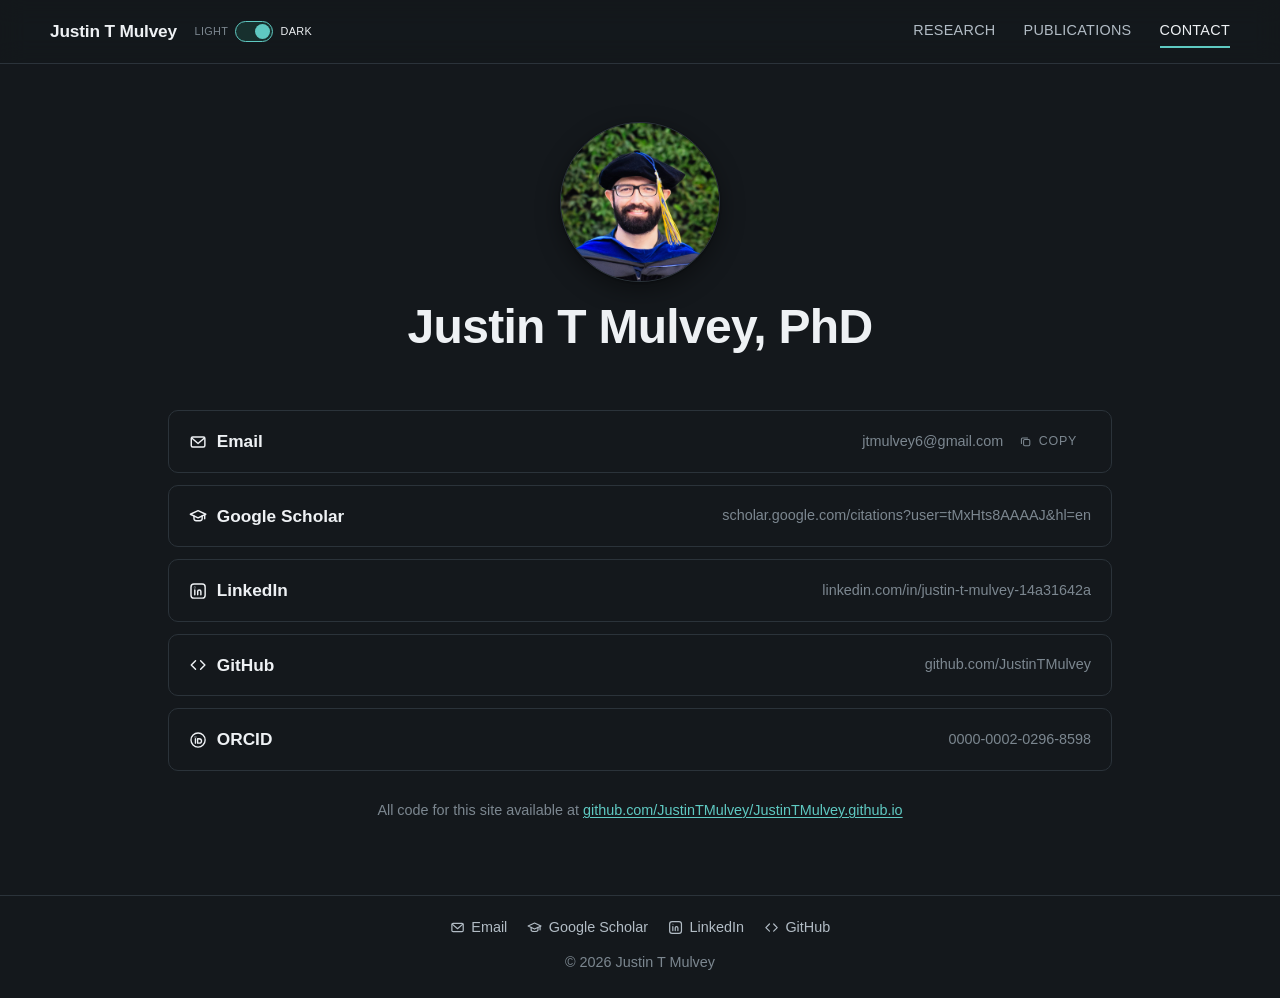
==== commit c3492459: "trouble shooting loading screen on research page - hard to emulate in local host" ====
--- a/contact.html
+++ b/contact.html
@@ -59,7 +59,11 @@
 </header>
 
 <main id="main" class="wrap page">
-  <h1 class="page__title">Contact</h1>
+  <div class="page-identity">
+    <img class="hero__photo page-identity__photo" src="assets/img/site/headshot.jpg"
+         alt="Portrait of Justin T Mulvey" width="800" height="800">
+    <h1 class="page__title page-identity__name">Justin T Mulvey, PhD</h1>
+  </div>
   <ul id="contact-links" class="contact-links"></ul>
   <p id="repo-note" class="contact-note" hidden></p>
 </main>
--- a/assets/css/layout.css
+++ b/assets/css/layout.css
@@ -159,6 +159,28 @@
 .hero--photo .hero__tagline {
   max-width: 46ch;
 }
+
+/* Portrait + name block at the top of an inner page. Borrows .hero__photo
+   for the circle, then shrinks it — this is an identifier on a utility
+   page, not the top of the site, so it should not compete with the
+   research page's hero. No tagline here by design. */
+.page-identity {
+  display: flex;
+  flex-direction: column;
+  align-items: center;
+  text-align: center;
+  margin-bottom: 2.25rem;
+}
+
+.page-identity__photo {
+  width: clamp(120px, 16vw, 160px);
+  height: clamp(120px, 16vw, 160px);
+  margin-bottom: 1rem;
+}
+
+/* .page__title carries a 0.4em bottom margin for pages where prose
+   follows; here the block's own margin does that job. */
+.page-identity__name { margin-bottom: 0; }
 
 /* --- generic inner page ------------------------------------------- */
 
@@ -406,10 +428,15 @@
 
 /* --- contact ------------------------------------------------------- */
 
+/* 80% of the content column, centred — the rows were running the full page
+   width, which left a lot of empty space between a short label on the left
+   and its URL on the right. Pulled in 10% from each side. mobile.css puts
+   it back to full width, where there is none to spare. */
 .contact-links {
   list-style: none;
   padding: 0;
-  margin: 0;
+  margin: 0 auto;
+  width: 80%;
   display: grid;
   gap: 0.75rem;
 }
@@ -462,6 +489,7 @@
   margin: 1.75rem 0 0;
   font-size: var(--step--1);
   color: var(--ink-faint);
+  text-align: center;
 }
 
 .contact-note a { overflow-wrap: anywhere; }
--- a/assets/css/cards.css
+++ b/assets/css/cards.css
@@ -202,6 +202,46 @@
   background: #000;
 }
 
+/* ---- per-slide loading wheel ---------------------------------------
+   lazy-load.js adds .is-loading a second after a slide's media starts
+   fetching, if it still has no frame to paint. The track is white-alpha
+   rather than var(--line) because the media pane is black in both themes.
+   z-index stays under the arrows (4) so it never sits over a control. */
+
+.card__slide.is-loading::after {
+  content: "";
+  position: absolute;
+  top: 50%;
+  left: 50%;
+  width: 34px;
+  height: 34px;
+  /* centred with margins, not transform — the spin animation owns
+     transform, and the two would fight */
+  margin: -17px 0 0 -17px;
+  border: 2px solid rgba(255, 255, 255, 0.22);
+  border-top-color: var(--accent);
+  border-radius: 50%;
+  animation: spinner-rotate 0.8s linear infinite;
+  z-index: 3;
+  pointer-events: none;
+}
+
+/* base.css clamps animations to 0.01ms under reduced motion, which leaves
+   the wheel juddering instead of spinning. Those users get the word. */
+@media (prefers-reduced-motion: reduce) {
+  .card__slide.is-loading::after {
+    content: "Loading…";
+    width: auto;
+    height: auto;
+    margin: 0;
+    transform: translate(-50%, -50%);
+    border: 0;
+    animation: none;
+    color: rgba(255, 255, 255, 0.72);
+    font-size: 0.8rem;
+  }
+}
+
 /* ---- click-through affordance -------------------------------------- */
 
 /* prev/next: fixed to the media pane's edges, vertically centered */
--- a/assets/css/mobile.css
+++ b/assets/css/mobile.css
@@ -101,7 +101,11 @@
   .card__slides::-webkit-scrollbar { display: none; }
 
   .card__slide {
-    position: static;
+    /* relative, not static: the slide has to be the containing block for
+       its own loading wheel, or every slide in the strip would centre its
+       wheel on the media pane instead of on itself. Relative changes
+       nothing about the flex layout. */
+    position: relative;
     flex: 0 0 100%;
     opacity: 1;
     visibility: visible;
@@ -215,7 +219,12 @@
      page a horizontal scroll. Stacking the two solves the overflow and
      leaves the URL readable instead of ellipsised down to nothing. */
 
-  .contact-links { gap: 0.6rem; }
+  /* full width again: the desktop rule insets the rows by 10% a side to
+     stop them stretching, but a phone column has no width to give away */
+  .contact-links {
+    gap: 0.6rem;
+    width: 100%;
+  }
 
   .contact-links a {
     flex-direction: column;
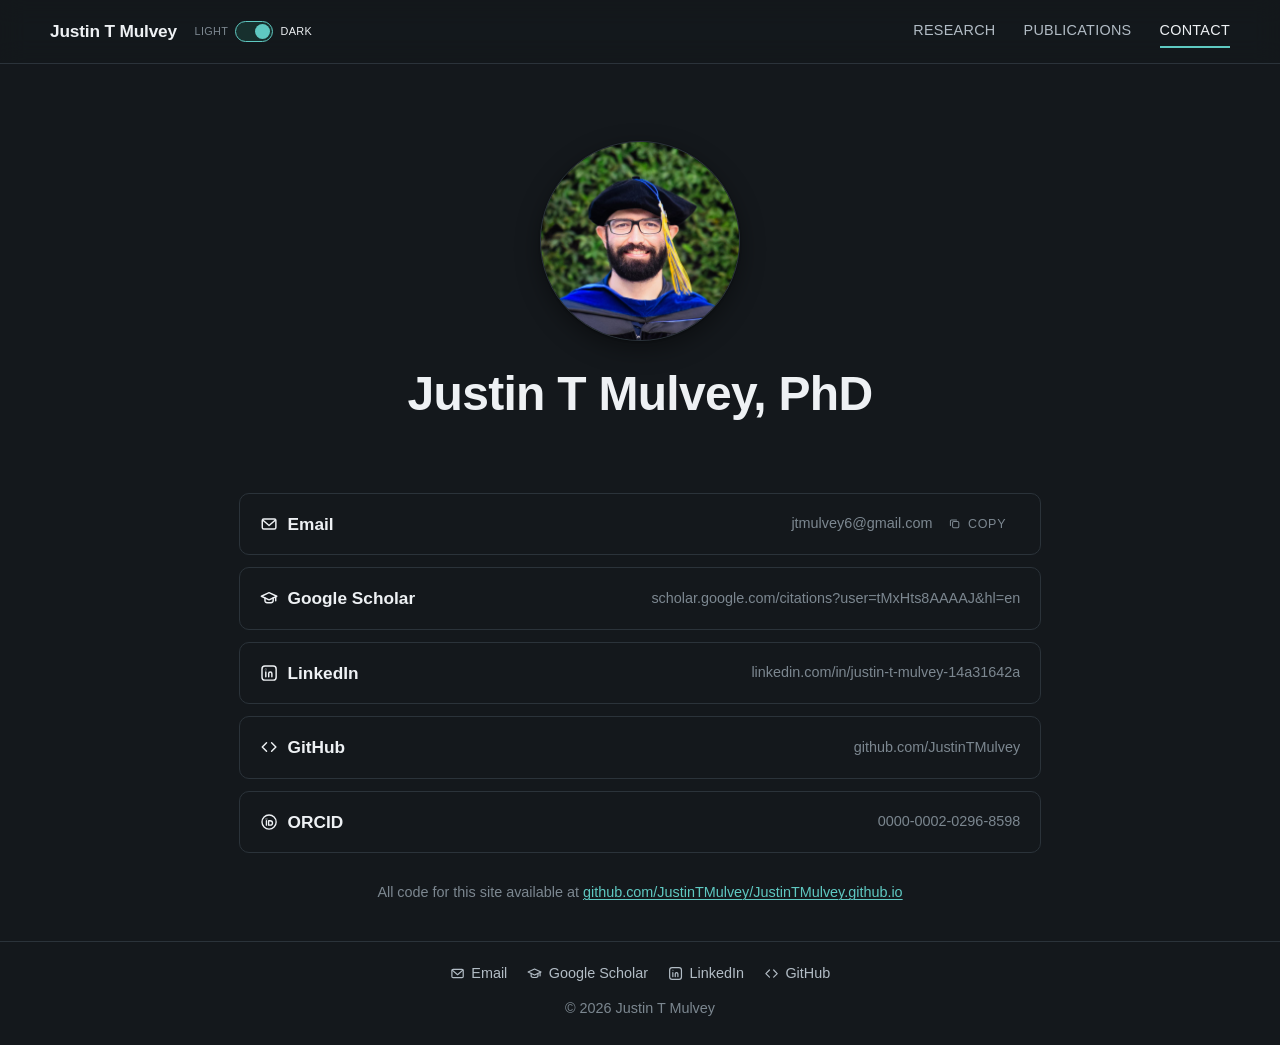
==== commit 8e1a865a: "major content update to Research page" ====
--- a/contact.html
+++ b/contact.html
@@ -58,14 +58,24 @@
   </div>
 </header>
 
-<main id="main" class="wrap page">
-  <div class="page-identity">
-    <img class="hero__photo page-identity__photo" src="assets/img/site/headshot.jpg"
-         alt="Portrait of Justin T Mulvey" width="800" height="800">
-    <h1 class="page__title page-identity__name">Justin T Mulvey, PhD</h1>
+<main id="main">
+
+  <!-- Same hero block as the research page, minus the tagline, so the
+       portrait is identical in size and lands in the same place on both. -->
+  <section class="hero hero--photo">
+    <div class="wrap">
+      <img class="hero__photo" src="assets/img/site/headshot.jpg" alt="Portrait of Justin T Mulvey" width="800" height="800">
+      <h1 class="hero__title">Justin T Mulvey, PhD</h1>
+    </div>
+  </section>
+
+  <!-- page--flush: the hero already supplies the space above, so this
+       column must not add its own top padding on top of it. -->
+  <div class="wrap page page--flush">
+    <ul id="contact-links" class="contact-links"></ul>
+    <p id="repo-note" class="contact-note" hidden></p>
   </div>
-  <ul id="contact-links" class="contact-links"></ul>
-  <p id="repo-note" class="contact-note" hidden></p>
+
 </main>
 
 <footer class="site-footer">
--- a/assets/css/layout.css
+++ b/assets/css/layout.css
@@ -160,36 +160,20 @@
   max-width: 46ch;
 }
 
-/* Portrait + name block at the top of an inner page. Borrows .hero__photo
-   for the circle, then shrinks it — this is an identifier on a utility
-   page, not the top of the site, so it should not compete with the
-   research page's hero. No tagline here by design. */
-.page-identity {
-  display: flex;
-  flex-direction: column;
-  align-items: center;
-  text-align: center;
-  margin-bottom: 2.25rem;
-}
-
-.page-identity__photo {
-  width: clamp(120px, 16vw, 160px);
-  height: clamp(120px, 16vw, 160px);
-  margin-bottom: 1rem;
-}
-
-/* .page__title carries a 0.4em bottom margin for pages where prose
-   follows; here the block's own margin does that job. */
-.page-identity__name { margin-bottom: 0; }
-
 /* --- generic inner page ------------------------------------------- */
 
-/* Bottom padding halved (5rem -> 2.5rem). Together with the footer's halved
-   top margin this cuts the run-out from the last button to the footer rule
-   from 9rem to 4.5rem. mobile.css overrides this below 860px. */
+/* Bottom padding, halved twice: 5rem -> 2.5rem -> 1.25rem. Together with
+   the footer's top margin it sets the run-out from the last button to the
+   footer rule, now 2.25rem (36px) against the original 9rem.
+   mobile.css overrides this below 860px. */
 .page {
-  padding: clamp(2rem, 4.8vw, 3.6rem) 0 2.5rem;
-}
+  padding: clamp(2rem, 4.8vw, 3.6rem) 0 1.25rem;
+}
+
+/* For a page whose content sits under a .hero — the hero's own bottom
+   padding is the gap, and adding this column's top padding on top of it
+   would double the space. */
+.page--flush { padding-top: 0; }
 
 .page__title { margin-bottom: 0.4em; }
 
@@ -428,15 +412,16 @@
 
 /* --- contact ------------------------------------------------------- */
 
-/* 80% of the content column, centred — the rows were running the full page
+/* 68% of the content column, centred — the rows were running the full page
    width, which left a lot of empty space between a short label on the left
-   and its URL on the right. Pulled in 10% from each side. mobile.css puts
-   it back to full width, where there is none to spare. */
+   and its URL on the right. First pass took 10% off each side (to 80%),
+   then a further 15% off that width. mobile.css puts it back to full
+   width, where there is none to spare. */
 .contact-links {
   list-style: none;
   padding: 0;
   margin: 0 auto;
-  width: 80%;
+  width: 68%;
   display: grid;
   gap: 0.75rem;
 }
@@ -546,7 +531,7 @@
 .site-footer {
   border-top: 1px solid var(--line);
   padding: 1.25rem 0 1.5rem;
-  margin-top: 2rem;
+  margin-top: 1rem;
   font-size: var(--step--1);
   color: var(--ink-faint);
 }
--- a/assets/css/cards.css
+++ b/assets/css/cards.css
@@ -156,6 +156,17 @@
   margin: 0;
   color: var(--ink-faint);
 }
+
+/* A credited name with a profile URL in data/people.json. Matches the
+   journal line above it — same accent colour, underline on hover only —
+   so the two kinds of outbound link on a slide read as one thing. */
+.card__credit-link {
+  color: var(--accent);
+  text-decoration: none;
+}
+
+.card__credit-link:hover,
+.card__credit-link:focus-visible { text-decoration: underline; }
 
 /* ---- right column: media ------------------------------------------ */
 
